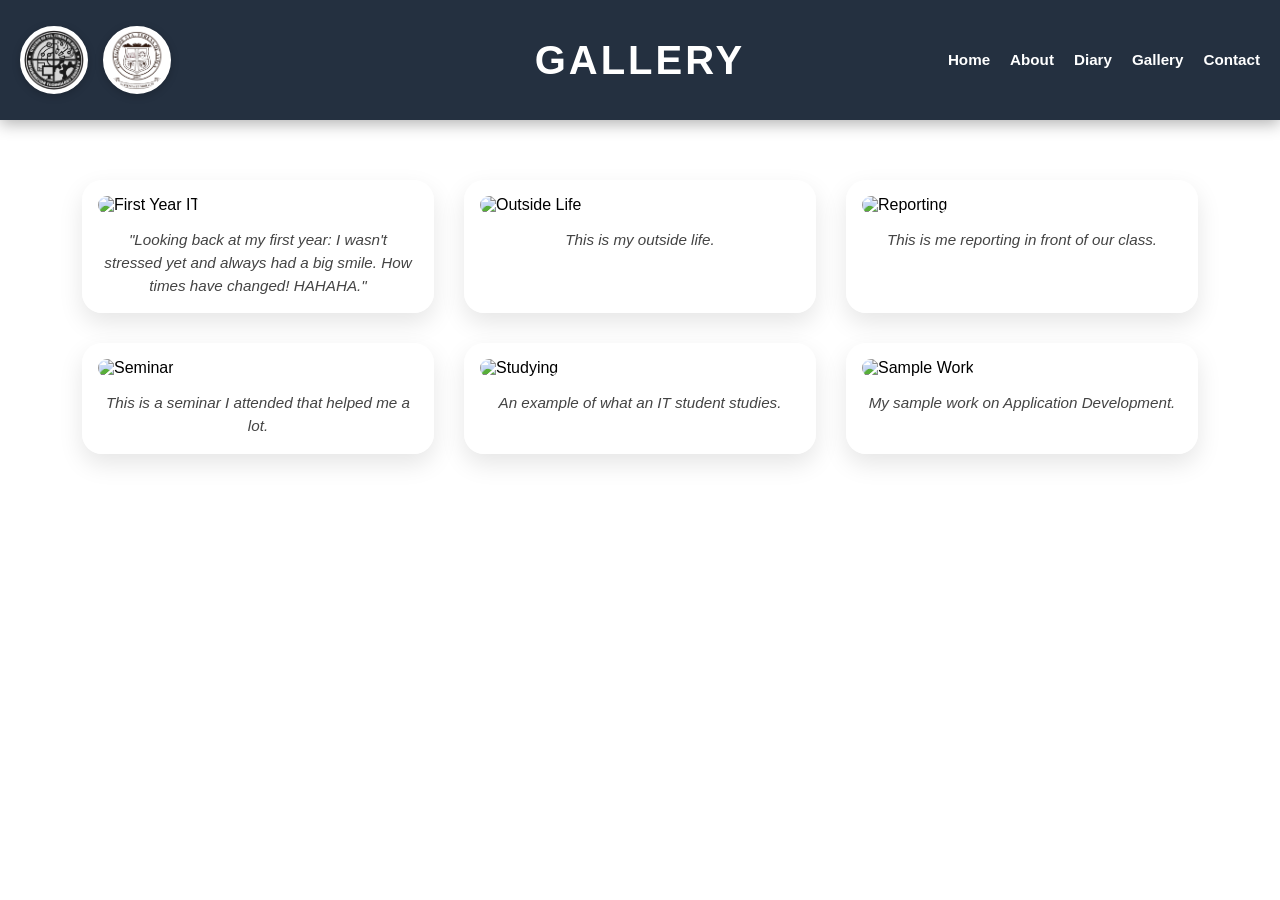
==== gallery.html @ 07170b9f "Add files via upload" ====
<!DOCTYPE html>
<html lang="en">
<head>
    <meta charset="UTF-8">
    <title>Gallery</title>
    <link rel="stylesheet" href="style.css">
</head>

<body> 
<header>
    <div class="logo-container">
        <img src="cstalogo1.png" alt="Logo 1" class="logo-circle">
        <img src="maincsta.png" alt="Logo 2" class="logo-circle">
    </div>
    <h1 class="main-title">Gallery</h1>
    <nav>
        <a href="index.html">Home</a>
        <a href="about.html">About</a>
        <a href="diary.html">Diary</a>
        <a href="gallery.html">Gallery</a>
        <a href="contact.html">Contact</a>
    </nav>
</header>

<section class="gallery-section">
    <div class="gallery-container">
        <figure>
            <img src="photos/idpicnobg.png" alt="First Year IT">
            <figcaption>"Looking back at my first year: I wasn't stressed yet and always had a big smile. How times have changed! HAHAHA."</figcaption>
        </figure>

        <figure>
            <img src="photos/yuki.jfif" alt="Outside Life">
            <figcaption>This is my outside life.</figcaption>
        </figure>

        <figure>
            <img src="photos/yukilaptop" alt="Reporting"> 
            <figcaption>This is me reporting in front of our class.</figcaption>
        </figure>

        <figure>
            <img src="photos/seminar" alt="Seminar"> 
            <figcaption>This is a seminar I attended that helped me a lot.</figcaption>
        </figure>

        <figure>
            <img src="photos/studying" alt="Studying"> 
            <figcaption>An example of what an IT student studies.</figcaption>
        </figure>

        <figure>
            <img src="photos/sample work" alt="Sample Work"> 
            <figcaption>My sample work on Application Development.</figcaption>
        </figure>
    </div>
</section>

</body> 
</html>
---- style.css ----
body {
    font-family: 'Segoe UI', Tahoma, Geneva, Verdana, sans-serif;
    margin: 0;
    background-image: url('photos/8d6b75f3-179a-491e-97a7-017511c070e4.jfif');
    background-size: cover;
    background-position: center;
    background-attachment: fixed;
    min-height: 100vh;
}

header {
    background: #243040; 
    color: white;
    padding: 20px 40px; 
    text-align: center; 
    box-shadow: 0 4px 15px rgba(0,0,0,0.3);
    position: relative; 
    display: flex;
    justify-content: center; 
    align-items: center;     
    min-height: 80px;  
}

.logo-container {
    position: absolute;
    left: 20px;
    display: flex;
    gap: 15px;
    align-items: center;
}

.logo-circle {
    width: 60px;
    height: 60px;
    border-radius: 50%;
    border: 2px solid white;
    background-color: white;
    padding: 2px;
    object-fit: contain;
    box-shadow: 0 2px 8px rgba(0,0,0,0.2);
    display: flex;
    justify-content: center;
    align-items: center;
    overflow: hidden;
}

.logo-circle img {
    width: 85%;
    height: auto;
}

header h1 {
    font-size: 2.5rem;
    margin: 10px 0;
    text-transform: uppercase;
    letter-spacing: 3px;
    font-weight: 800;
    line-height: 1;
}

nav {
    position: absolute;
    right: 20px;
    display: flex;
    gap: 20px;
    align-items: center;
}

nav a {
    color: white;
    text-decoration: none;
    font-weight: 600;
    font-size: 0.95rem;
    transition: all 0.3s ease;
    background: none; 
    border: none;
    padding: 5px 0;
    line-height: 1;
}

nav a:hover {
    color: #4da6ff;

}

nav a.active {
    color: #4da6ff;
    border-bottom: 3px solid #4da6ff;
    background: none;
    border-radius: 0;
}

section {
    padding: 60px 20px;
    display: flex;
    justify-content: center;
    align-items: center;
}

.profile-card, .welcome-card, .contact-card {
    background: rgba(255, 255, 255, 0.95);
    backdrop-filter: blur(10px);
    padding: 50px;
    border-radius: 30px;
    box-shadow: 0 20px 40px rgba(0,0,0,0.1);
    max-width: 650px;
    width: 100%;
    border: 1px solid white;
    text-align: center;
    position: relative;
    overflow: hidden;
}

.profile-title, .contact-title {
    font-family: 'Arial Black', sans-serif;
    color: #333;
    font-size: 2rem;
    margin-bottom: 20px;
    display: inline-block;
    padding-bottom: 10px;
}

.info-box, .contact-group {
    text-align: left;
    margin-top: 25px;
    padding: 20px;
    border-radius: 15px;
    background: rgba(0, 0, 238, 0.03);
}

.info-box p, .contact-group p {
    font-size: 1.1rem;
    margin: 12px 0;
    color: #333;
    line-height: 1.6;
}

.info-box b, .contact-group b {
    color: #0000EE;
    width: 110px;
    display: inline-block;
}

.diary-container {
    display: flex;
    flex-direction: column;
    gap: 30px;
    padding: 60px 20px;
    align-items: center;
}

.diary-card {
    background: rgba(255, 255, 255, 0.95);
    padding: 40px;
    border-radius: 20px;
    box-shadow: 0 10px 30px rgba(0,0,0,0.08);
    max-width: 800px;
    width: 100%;
    transition: transform 0.3s ease;
}

.diary-card:hover {
    transform: translateX(10px);
}

.diary-date {
    font-size: 0.8rem;
    font-weight: bold;
    color: #0000EE;
    text-transform: uppercase;
    margin-bottom: 10px;
}

.gallery-container {
    display: flex;
    flex-wrap: wrap;
    justify-content: center;
    gap: 20px;
}

figure {
    background: white;
    padding: 15px;
    border-radius: 15px;
    box-shadow: 0 4px 15px rgba(0,0,0,0.08);
    transition: 0.3s;
}

figure img {
    width: 280px; 
    border-radius: 10px;
}

.contact-link {
    color: #333;
    text-decoration: none;
    font-weight: 500;
    transition: all 0.3s ease;
    border-bottom: 1px transparent;
}

.contact-link:hover {
    color: #0000FF;
    text-decoration: underline;
}

.contact-container {
    padding: 60px 20px;
    display: flex;
    justify-content: center;
}

.gallery-section {
    padding: 60px 20px;
    background: transparent; 
}

.gallery-container {
    display: flex;
    flex-wrap: wrap;
    justify-content: center;
    gap: 30px;
    max-width: 1200px;
    margin: 0 auto;
}

figure {
    background: rgba(255, 255, 255, 0.95);
    padding: 15px;
    border-radius: 20px;
    box-shadow: 0 10px 25px rgba(0,0,0,0.1);
    margin: 0;
    width: 320px;
    transition: transform 0.3s ease, box-shadow 0.3s ease;
    border: 1px solid white;
}

figure:hover {
    transform: translateY(-10px);
    box-shadow: 0 15px 35px rgba(0,0,255,0.2);
}

figure img {
    width: 100%;
    height: 250px; 
    object-fit: cover; 
    border-radius: 12px;
}

figcaption {
    margin-top: 15px;
    font-size: 0.95rem;
    color: #444;
    line-height: 1.5;
    font-style: italic;
    text-align: center;
    padding: 0 5px;
}
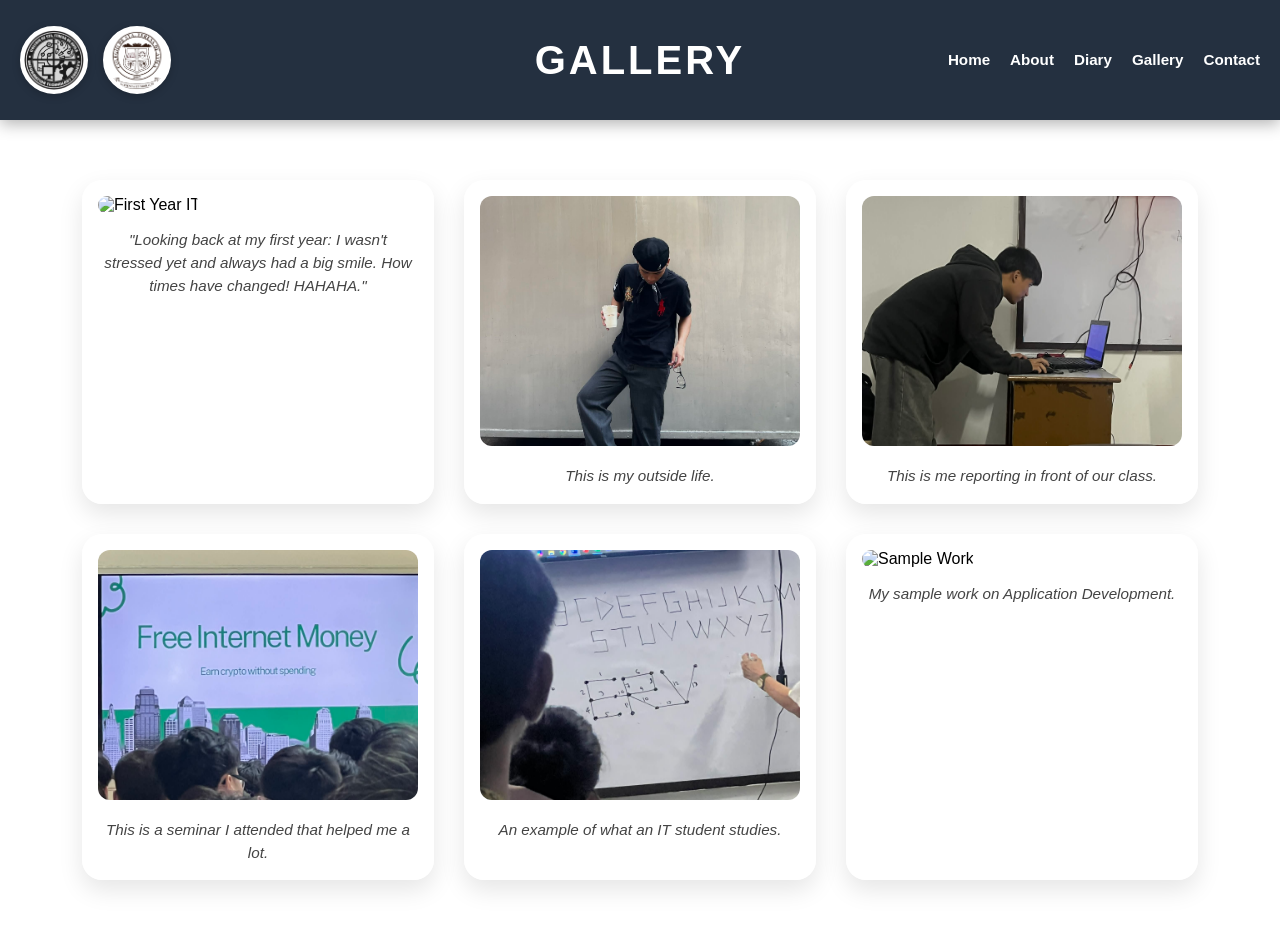
==== commit a5bec960: "Update gallery.html" ====
--- a/gallery.html
+++ b/gallery.html
@@ -30,22 +30,22 @@
         </figure>
 
         <figure>
-            <img src="photos/yuki.jfif" alt="Outside Life">
+            <img src="yuki.jfif" alt="Outside Life">
             <figcaption>This is my outside life.</figcaption>
         </figure>
 
         <figure>
-            <img src="photos/yukilaptop" alt="Reporting"> 
+            <img src="yukilaptop" alt="Reporting"> 
             <figcaption>This is me reporting in front of our class.</figcaption>
         </figure>
 
         <figure>
-            <img src="photos/seminar" alt="Seminar"> 
+            <img src="seminar" alt="Seminar"> 
             <figcaption>This is a seminar I attended that helped me a lot.</figcaption>
         </figure>
 
         <figure>
-            <img src="photos/studying" alt="Studying"> 
+            <img src="studying" alt="Studying"> 
             <figcaption>An example of what an IT student studies.</figcaption>
         </figure>
 
@@ -57,4 +57,4 @@
 </section>
 
 </body> 
-</html>+</html>
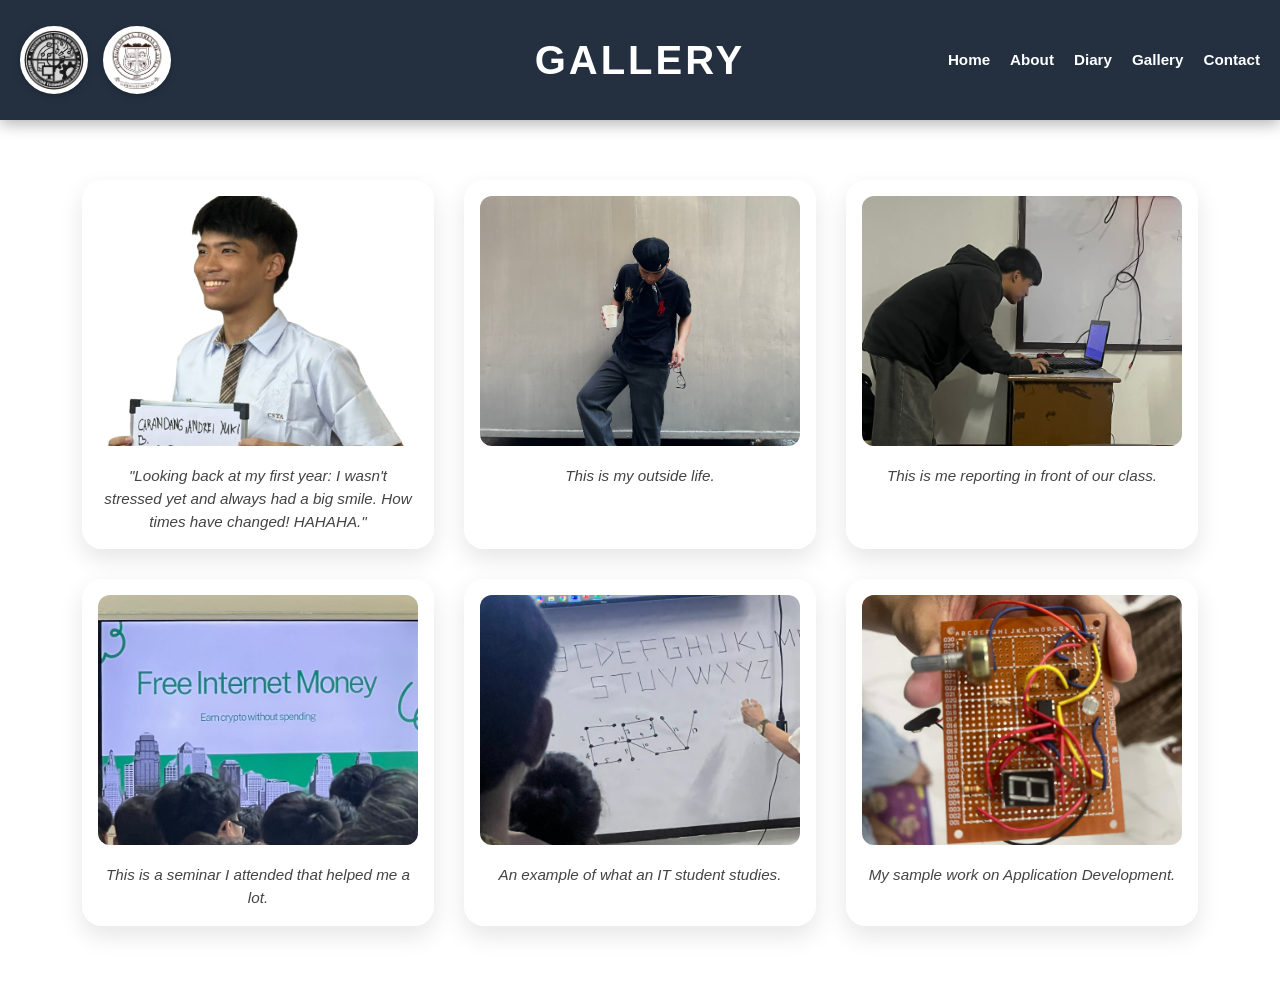
==== commit 9a3716e1: "Update gallery.html" ====
--- a/gallery.html
+++ b/gallery.html
@@ -25,32 +25,32 @@
 <section class="gallery-section">
     <div class="gallery-container">
         <figure>
-            <img src="photos/idpicnobg.png" alt="First Year IT">
+            <img src="idpicnobg.png" alt="First Year IT">
             <figcaption>"Looking back at my first year: I wasn't stressed yet and always had a big smile. How times have changed! HAHAHA."</figcaption>
         </figure>
 
         <figure>
-            <img src="yuki.jfif" alt="Outside Life">
+            <img src="./yuki.jfif" alt="Outside Life">
             <figcaption>This is my outside life.</figcaption>
         </figure>
 
         <figure>
-            <img src="yukilaptop" alt="Reporting"> 
+            <img src="./yukilaptop" alt="Reporting"> 
             <figcaption>This is me reporting in front of our class.</figcaption>
         </figure>
 
         <figure>
-            <img src="seminar" alt="Seminar"> 
+            <img src="./seminar" alt="Seminar"> 
             <figcaption>This is a seminar I attended that helped me a lot.</figcaption>
         </figure>
 
         <figure>
-            <img src="studying" alt="Studying"> 
+            <img src="./studying" alt="Studying"> 
             <figcaption>An example of what an IT student studies.</figcaption>
         </figure>
 
         <figure>
-            <img src="photos/sample work" alt="Sample Work"> 
+            <img src="./sample work" alt="Sample Work"> 
             <figcaption>My sample work on Application Development.</figcaption>
         </figure>
     </div>
